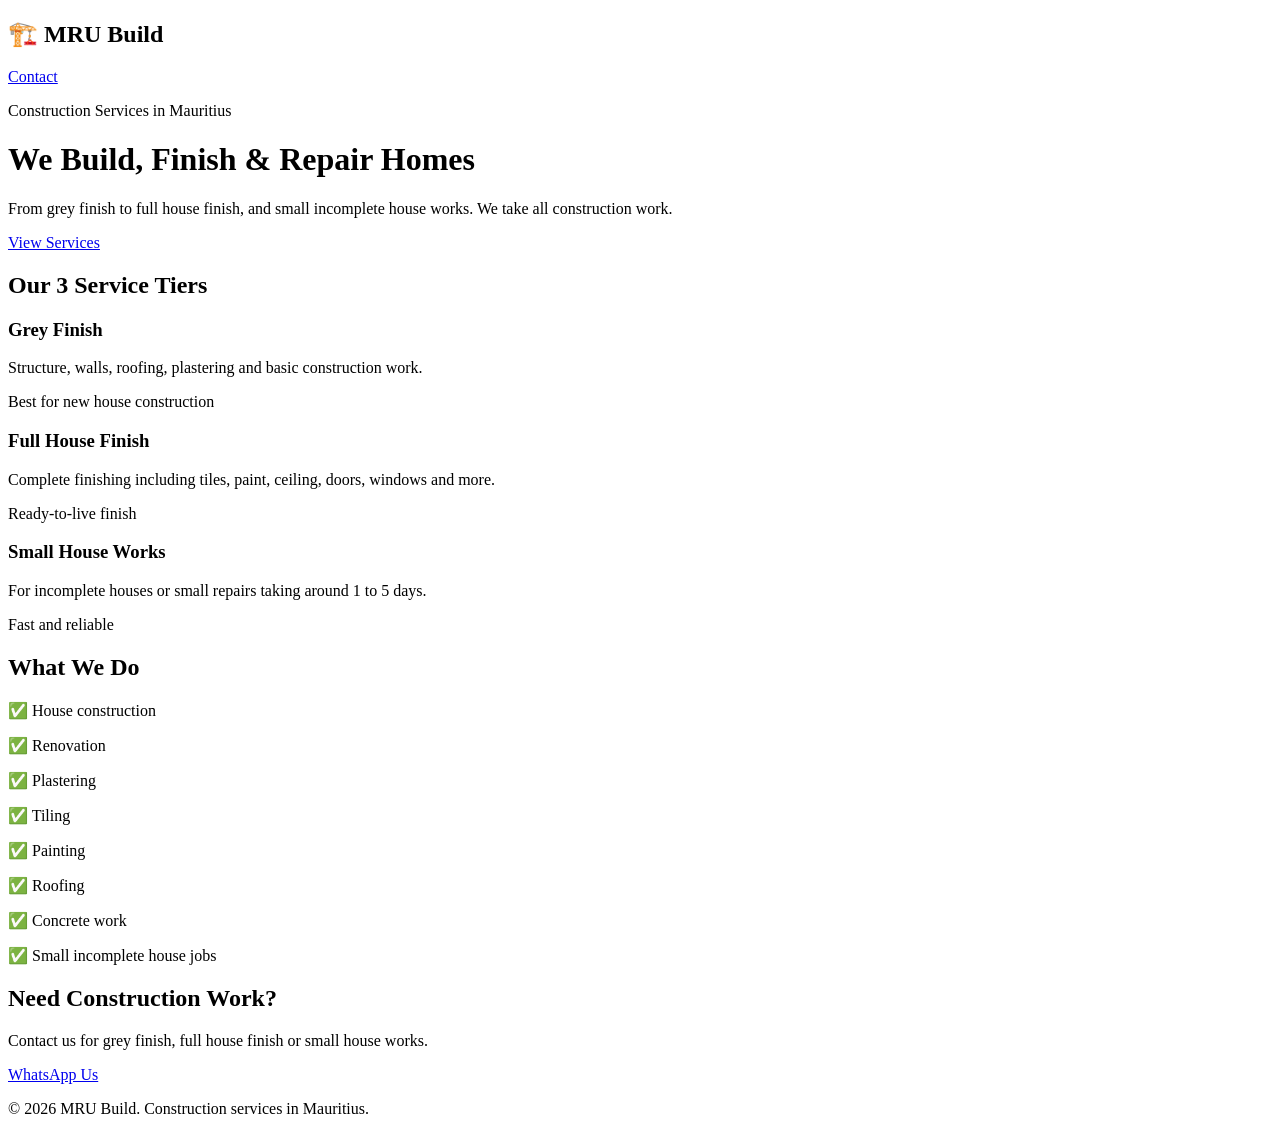
==== index.html @ 48bd011e "First html created" ====
<!DOCTYPE html>
<html lang="en">
<head>
  <meta charset="UTF-8" />
  <meta name="viewport" content="width=device-width, initial-scale=1.0" />
  <title>Mauritius Construction Services</title>
  <link rel="stylesheet" href="style.css" />
</head>
<body>
  <header class="hero">
    <nav>
      <h2>🏗️ MRU Build</h2>
      <a href="#contact">Contact</a>
    </nav>

    <div class="hero-text">
      <p class="tag">Construction Services in Mauritius</p>
      <h1>We Build, Finish & Repair Homes</h1>
      <p>
        From grey finish to full house finish, and small incomplete house works.
        We take all construction work.
      </p>
      <a href="#services" class="btn">View Services</a>
    </div>
  </header>

  <section id="services" class="section">
    <h2>Our 3 Service Tiers</h2>

    <div class="cards">
      <div class="card">
        <h3>Grey Finish</h3>
        <p>Structure, walls, roofing, plastering and basic construction work.</p>
        <span>Best for new house construction</span>
      </div>

      <div class="card highlight">
        <h3>Full House Finish</h3>
        <p>Complete finishing including tiles, paint, ceiling, doors, windows and more.</p>
        <span>Ready-to-live finish</span>
      </div>

      <div class="card">
        <h3>Small House Works</h3>
        <p>For incomplete houses or small repairs taking around 1 to 5 days.</p>
        <span>Fast and reliable</span>
      </div>
    </div>
  </section>

  <section class="section dark">
    <h2>What We Do</h2>
    <div class="work-list">
      <p>✅ House construction</p>
      <p>✅ Renovation</p>
      <p>✅ Plastering</p>
      <p>✅ Tiling</p>
      <p>✅ Painting</p>
      <p>✅ Roofing</p>
      <p>✅ Concrete work</p>
      <p>✅ Small incomplete house jobs</p>
    </div>
  </section>

  <section id="contact" class="contact">
    <h2>Need Construction Work?</h2>
    <p>Contact us for grey finish, full house finish or small house works.</p>
    <a class="whatsapp" href="https://wa.me/230XXXXXXXX">WhatsApp Us</a>
  </section>

  <footer>
    <p>© 2026 MRU Build. Construction services in Mauritius.</p>
  </footer>
</body>
</html>
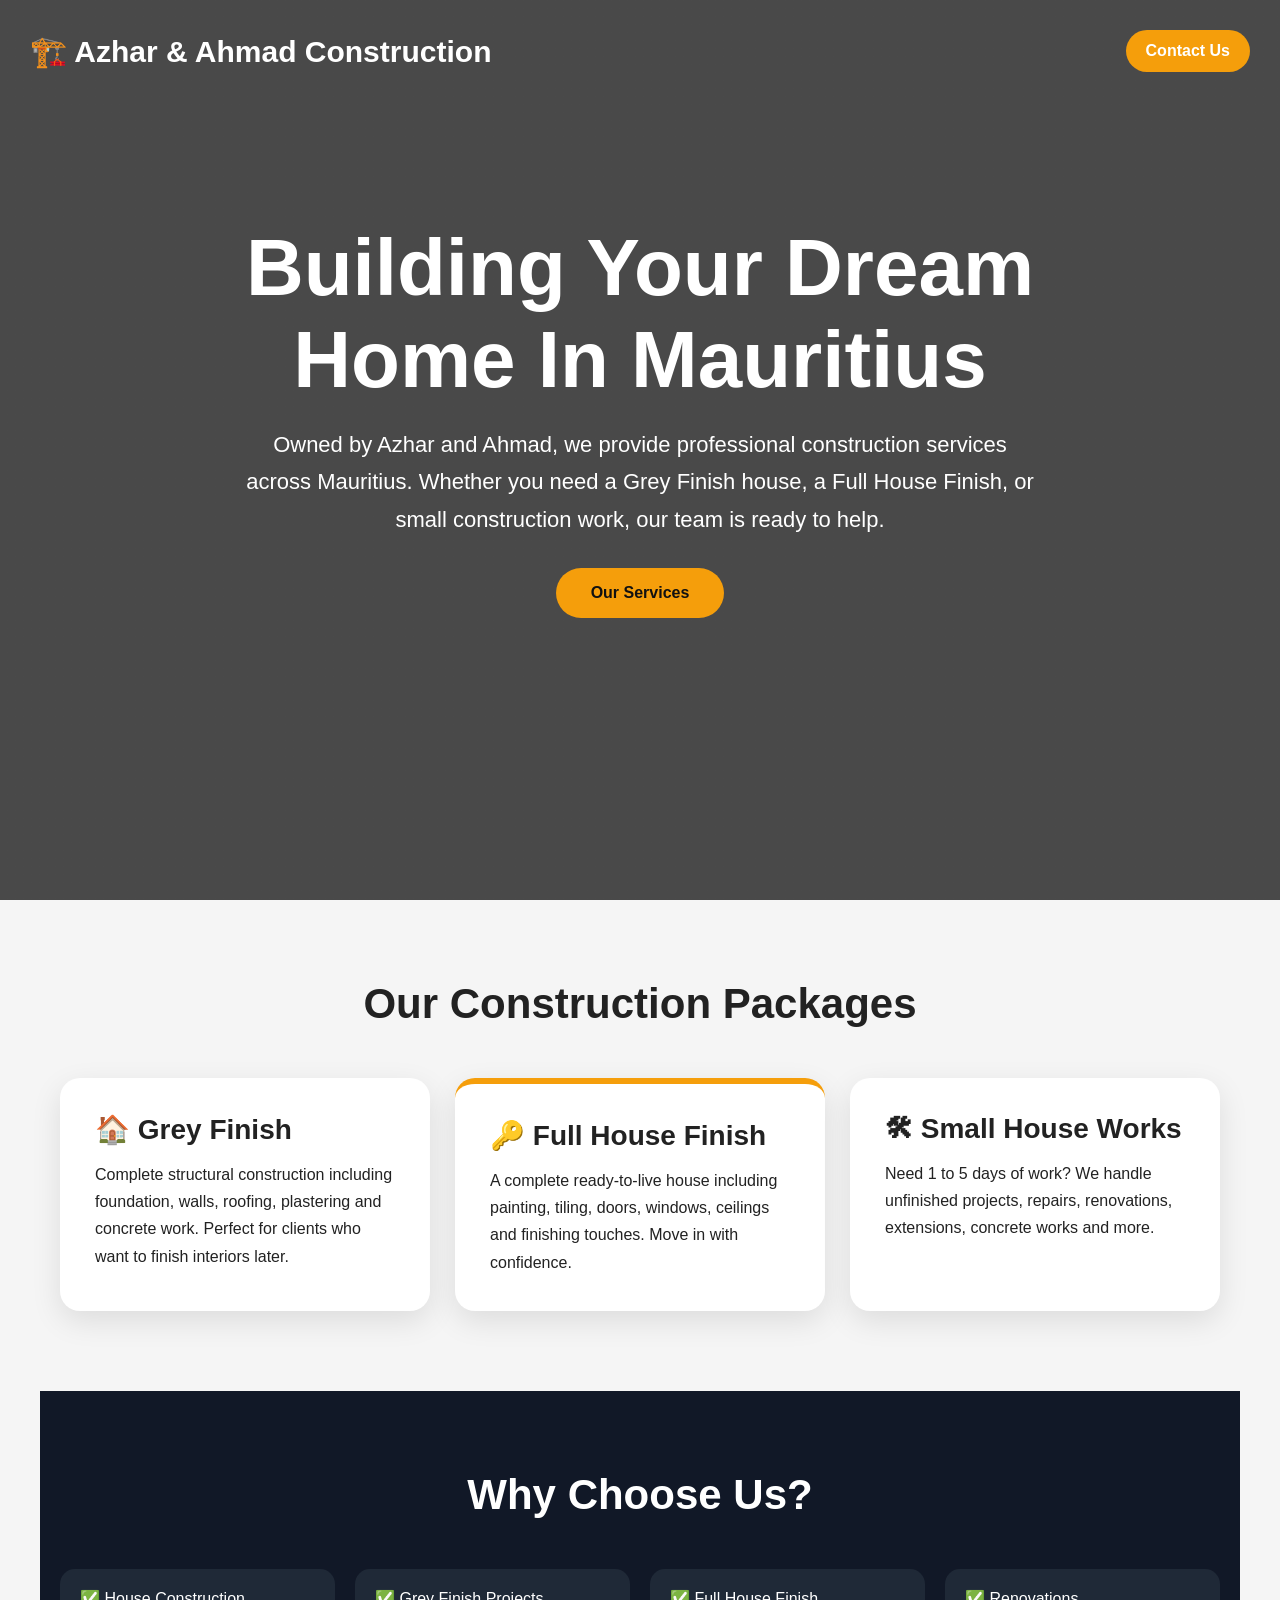
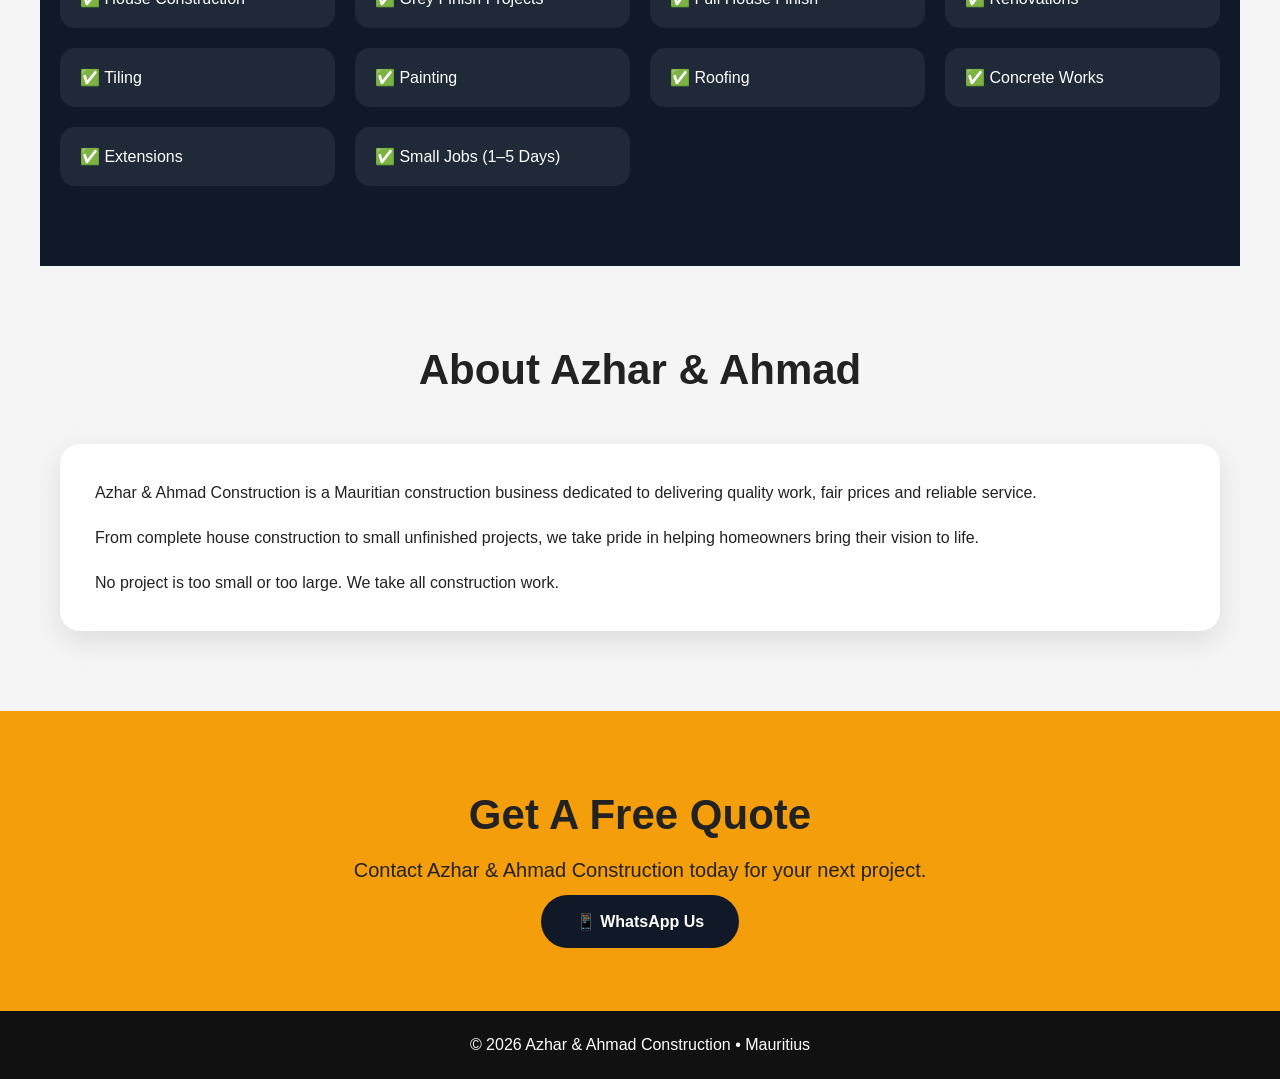
==== commit cee748b2: "Updated code" ====
--- a/index.html
+++ b/index.html
@@ -1,75 +1,308 @@
 <!DOCTYPE html>
 <html lang="en">
 <head>
-  <meta charset="UTF-8" />
-  <meta name="viewport" content="width=device-width, initial-scale=1.0" />
-  <title>Mauritius Construction Services</title>
-  <link rel="stylesheet" href="style.css" />
+<meta charset="UTF-8">
+<meta name="viewport" content="width=device-width, initial-scale=1.0">
+<title>Azhar & Ahmad Construction</title>
+
+<style>
+*{
+    margin:0;
+    padding:0;
+    box-sizing:border-box;
+    font-family:Arial,sans-serif;
+}
+
+html{
+    scroll-behavior:smooth;
+}
+
+body{
+    background:#f5f5f5;
+    color:#222;
+}
+
+.hero{
+    min-height:100vh;
+    background:
+    linear-gradient(rgba(0,0,0,.7),rgba(0,0,0,.7)),
+    url("https://images.unsplash.com/photo-1504307651254-35680f356dfd?q=80&w=1600");
+    background-size:cover;
+    background-position:center;
+    color:white;
+    padding:30px;
+}
+
+nav{
+    display:flex;
+    justify-content:space-between;
+    align-items:center;
+}
+
+.logo{
+    font-size:30px;
+    font-weight:bold;
+}
+
+nav a{
+    text-decoration:none;
+    color:white;
+    background:#f59e0b;
+    padding:12px 20px;
+    border-radius:50px;
+    font-weight:bold;
+}
+
+.hero-content{
+    text-align:center;
+    max-width:800px;
+    margin:150px auto;
+}
+
+.hero-content h1{
+    font-size:clamp(45px,8vw,80px);
+    margin-bottom:20px;
+}
+
+.hero-content p{
+    font-size:22px;
+    line-height:1.7;
+    margin-bottom:30px;
+}
+
+.btn{
+    display:inline-block;
+    text-decoration:none;
+    background:#f59e0b;
+    color:#111;
+    padding:16px 35px;
+    border-radius:50px;
+    font-weight:bold;
+}
+
+.section{
+    max-width:1200px;
+    margin:auto;
+    padding:80px 20px;
+}
+
+.section-title{
+    text-align:center;
+    font-size:42px;
+    margin-bottom:50px;
+}
+
+.cards{
+    display:grid;
+    grid-template-columns:repeat(auto-fit,minmax(280px,1fr));
+    gap:25px;
+}
+
+.card{
+    background:white;
+    padding:35px;
+    border-radius:20px;
+    box-shadow:0 10px 30px rgba(0,0,0,.1);
+}
+
+.card h3{
+    margin-bottom:15px;
+    font-size:28px;
+}
+
+.card p{
+    line-height:1.7;
+}
+
+.featured{
+    border-top:6px solid #f59e0b;
+}
+
+.about{
+    background:#111827;
+    color:white;
+}
+
+.services{
+    display:grid;
+    grid-template-columns:repeat(auto-fit,minmax(250px,1fr));
+    gap:20px;
+}
+
+.service-box{
+    background:#1f2937;
+    padding:20px;
+    border-radius:15px;
+}
+
+.contact{
+    text-align:center;
+    background:#f59e0b;
+    padding:80px 20px;
+}
+
+.contact h2{
+    font-size:42px;
+    margin-bottom:20px;
+}
+
+.contact p{
+    font-size:20px;
+    margin-bottom:30px;
+}
+
+.whatsapp{
+    text-decoration:none;
+    background:#111827;
+    color:white;
+    padding:18px 35px;
+    border-radius:50px;
+    font-weight:bold;
+}
+
+footer{
+    background:#111;
+    color:white;
+    text-align:center;
+    padding:25px;
+}
+
+@media(max-width:768px){
+    .hero-content{
+        margin-top:100px;
+    }
+}
+</style>
 </head>
+
 <body>
-  <header class="hero">
-    <nav>
-      <h2>🏗️ MRU Build</h2>
-      <a href="#contact">Contact</a>
-    </nav>
-
-    <div class="hero-text">
-      <p class="tag">Construction Services in Mauritius</p>
-      <h1>We Build, Finish & Repair Homes</h1>
-      <p>
-        From grey finish to full house finish, and small incomplete house works.
-        We take all construction work.
-      </p>
-      <a href="#services" class="btn">View Services</a>
-    </div>
-  </header>
-
-  <section id="services" class="section">
-    <h2>Our 3 Service Tiers</h2>
-
-    <div class="cards">
-      <div class="card">
-        <h3>Grey Finish</h3>
-        <p>Structure, walls, roofing, plastering and basic construction work.</p>
-        <span>Best for new house construction</span>
-      </div>
-
-      <div class="card highlight">
-        <h3>Full House Finish</h3>
-        <p>Complete finishing including tiles, paint, ceiling, doors, windows and more.</p>
-        <span>Ready-to-live finish</span>
-      </div>
-
-      <div class="card">
-        <h3>Small House Works</h3>
-        <p>For incomplete houses or small repairs taking around 1 to 5 days.</p>
-        <span>Fast and reliable</span>
-      </div>
-    </div>
-  </section>
-
-  <section class="section dark">
-    <h2>What We Do</h2>
-    <div class="work-list">
-      <p>✅ House construction</p>
-      <p>✅ Renovation</p>
-      <p>✅ Plastering</p>
-      <p>✅ Tiling</p>
-      <p>✅ Painting</p>
-      <p>✅ Roofing</p>
-      <p>✅ Concrete work</p>
-      <p>✅ Small incomplete house jobs</p>
-    </div>
-  </section>
-
-  <section id="contact" class="contact">
-    <h2>Need Construction Work?</h2>
-    <p>Contact us for grey finish, full house finish or small house works.</p>
-    <a class="whatsapp" href="https://wa.me/230XXXXXXXX">WhatsApp Us</a>
-  </section>
-
-  <footer>
-    <p>© 2026 MRU Build. Construction services in Mauritius.</p>
-  </footer>
+
+<header class="hero">
+
+<nav>
+<div class="logo">🏗️ Azhar & Ahmad Construction</div>
+<a href="#contact">Contact Us</a>
+</nav>
+
+<div class="hero-content">
+<h1>Building Your Dream Home In Mauritius</h1>
+
+<p>
+Owned by Azhar and Ahmad, we provide professional construction services across Mauritius.
+Whether you need a Grey Finish house, a Full House Finish, or small construction work,
+our team is ready to help.
+</p>
+
+<a href="#tiers" class="btn">Our Services</a>
+</div>
+
+</header>
+
+<section class="section" id="tiers">
+
+<h2 class="section-title">Our Construction Packages</h2>
+
+<div class="cards">
+
+<div class="card">
+<h3>🏠 Grey Finish</h3>
+<p>
+Complete structural construction including foundation, walls,
+roofing, plastering and concrete work.
+Perfect for clients who want to finish interiors later.
+</p>
+</div>
+
+<div class="card featured">
+<h3>🔑 Full House Finish</h3>
+<p>
+A complete ready-to-live house including painting, tiling,
+doors, windows, ceilings and finishing touches.
+Move in with confidence.
+</p>
+</div>
+
+<div class="card">
+<h3>🛠 Small House Works</h3>
+<p>
+Need 1 to 5 days of work?
+We handle unfinished projects, repairs, renovations,
+extensions, concrete works and more.
+</p>
+</div>
+
+</div>
+
+</section>
+
+<section class="section about">
+
+<h2 class="section-title">Why Choose Us?</h2>
+
+<div class="services">
+
+<div class="service-box">✅ House Construction</div>
+<div class="service-box">✅ Grey Finish Projects</div>
+<div class="service-box">✅ Full House Finish</div>
+<div class="service-box">✅ Renovations</div>
+<div class="service-box">✅ Tiling</div>
+<div class="service-box">✅ Painting</div>
+<div class="service-box">✅ Roofing</div>
+<div class="service-box">✅ Concrete Works</div>
+<div class="service-box">✅ Extensions</div>
+<div class="service-box">✅ Small Jobs (1–5 Days)</div>
+
+</div>
+
+</section>
+
+<section class="section">
+
+<h2 class="section-title">About Azhar & Ahmad</h2>
+
+<div class="card">
+
+<p>
+Azhar & Ahmad Construction is a Mauritian construction business dedicated
+to delivering quality work, fair prices and reliable service.
+</p>
+
+<br>
+
+<p>
+From complete house construction to small unfinished projects,
+we take pride in helping homeowners bring their vision to life.
+</p>
+
+<br>
+
+<p>
+No project is too small or too large. We take all construction work.
+</p>
+
+</div>
+
+</section>
+
+<section class="contact" id="contact">
+
+<h2>Get A Free Quote</h2>
+
+<p>
+Contact Azhar & Ahmad Construction today for your next project.
+</p>
+
+<a class="whatsapp" href="https://wa.me/230XXXXXXXX">
+📱 WhatsApp Us
+</a>
+
+</section>
+
+<footer>
+<p>
+© 2026 Azhar & Ahmad Construction • Mauritius
+</p>
+</footer>
+
 </body>
 </html>
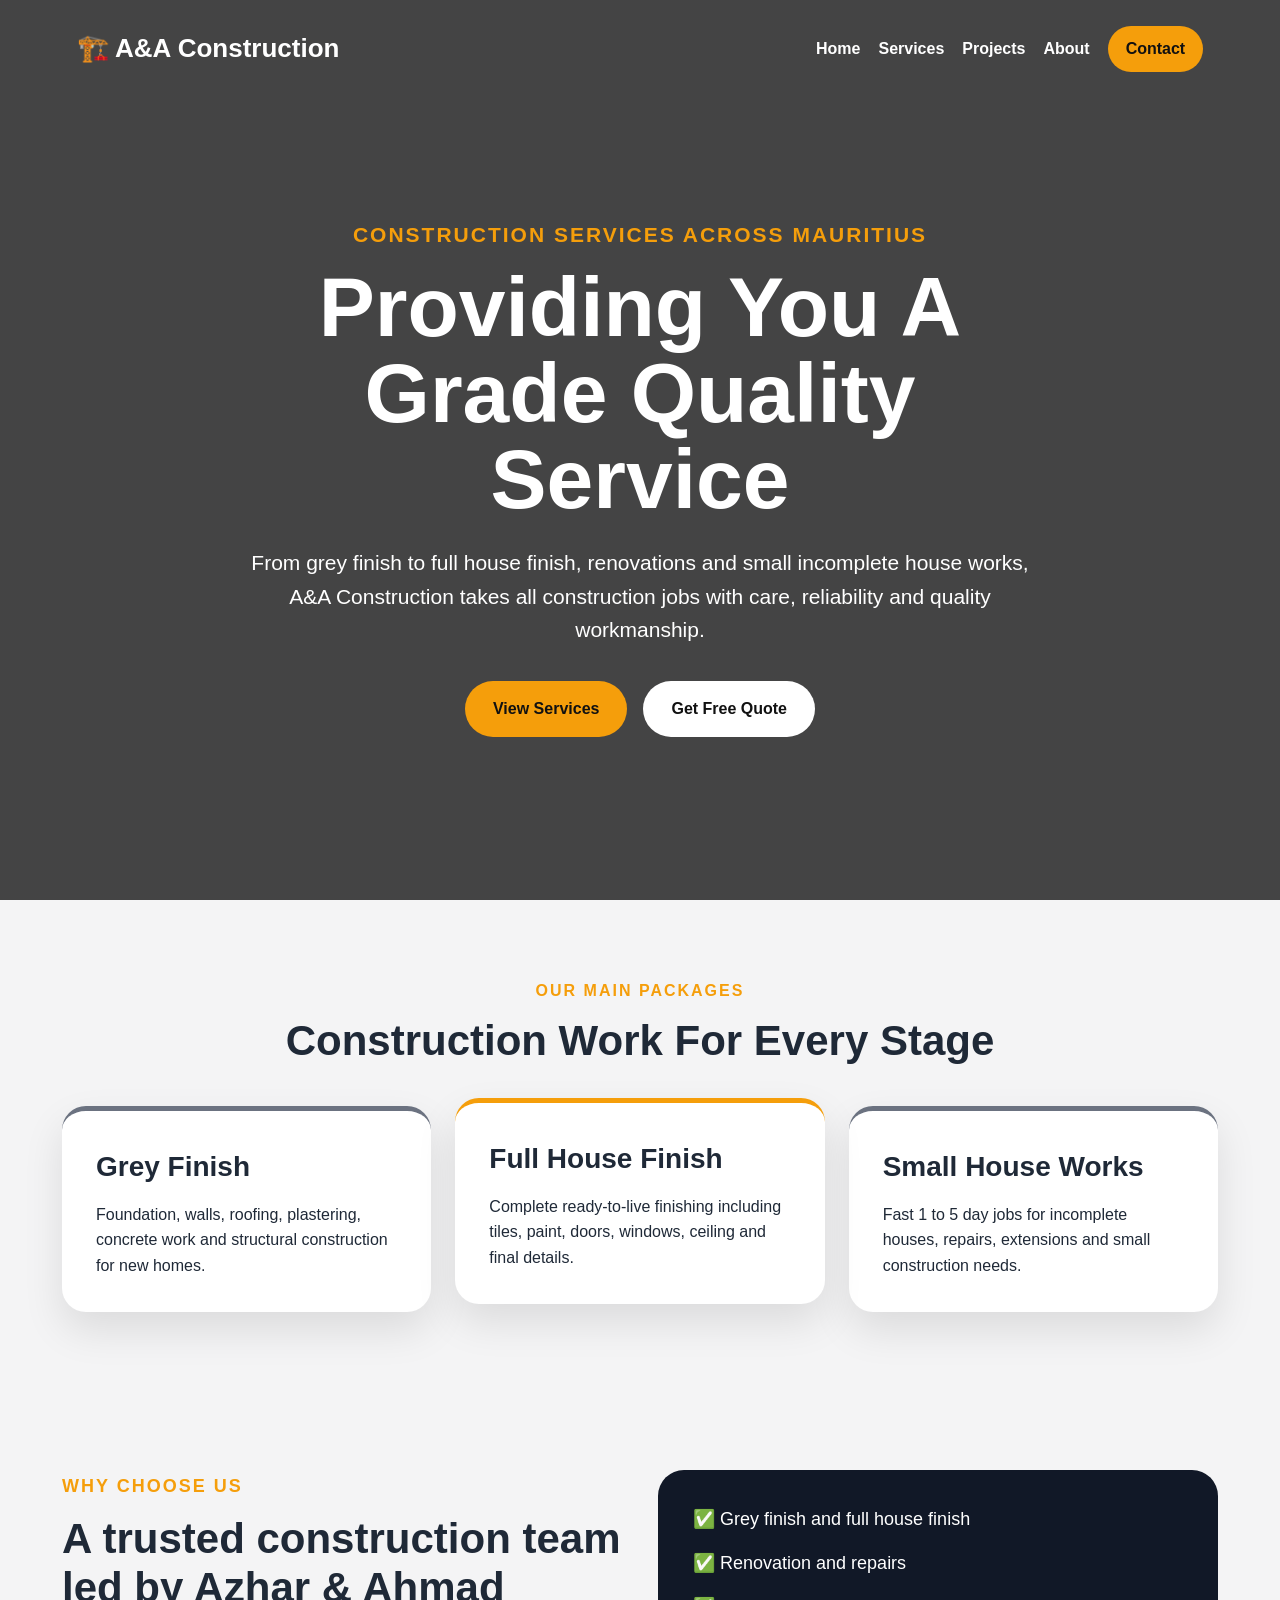
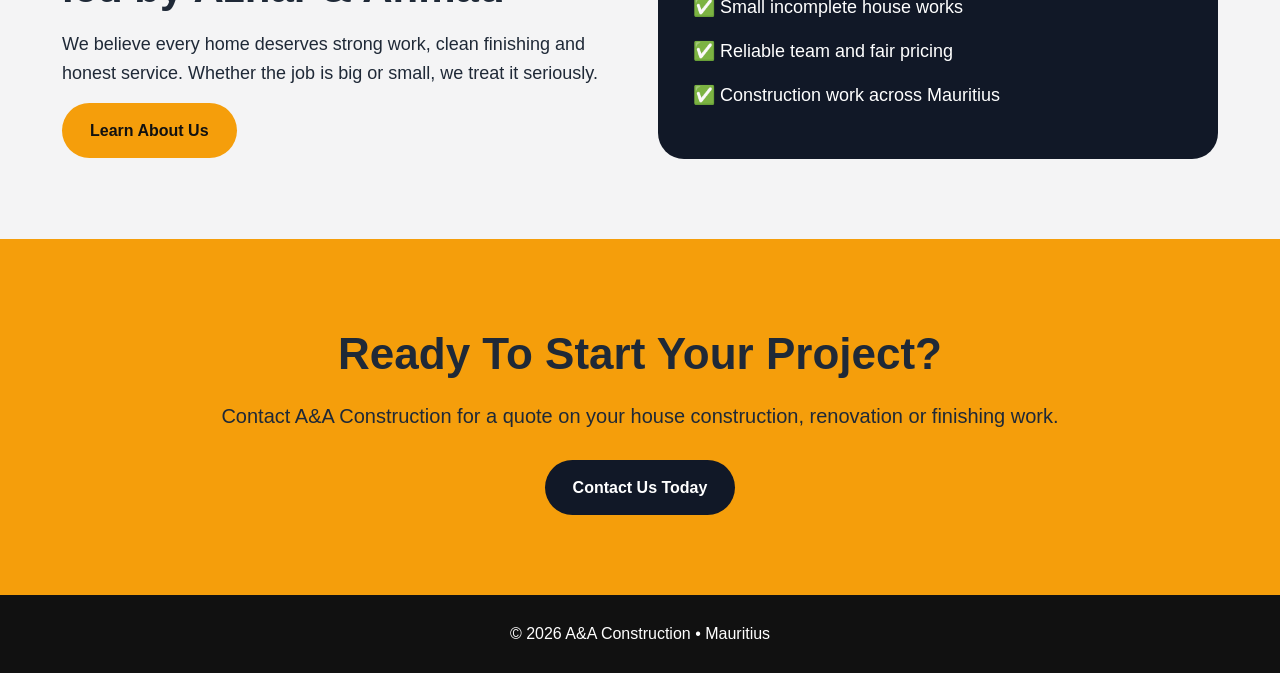
==== commit 64854b77: "New website" ====
--- a/index.html
+++ b/index.html
@@ -1,308 +1,81 @@
 <!DOCTYPE html>
 <html lang="en">
 <head>
-<meta charset="UTF-8">
-<meta name="viewport" content="width=device-width, initial-scale=1.0">
-<title>Azhar & Ahmad Construction</title>
+  <meta charset="UTF-8" />
+  <meta name="viewport" content="width=device-width, initial-scale=1.0" />
+  <title>A&A Construction Mauritius | A Grade Quality Service</title>
+  <meta name="description" content="A&A Construction provides A grade quality construction services in Mauritius including grey finish, full house finish, renovation and small house works." />
+  <link rel="stylesheet" href="style.css" />
+</head>
+<body>
+  <header class="hero">
+    <nav class="navbar">
+      <a class="brand" href="index.html">🏗️ A&A Construction</a>
+      <div class="nav-links">
+        <a href="index.html">Home</a>
+        <a href="services.html">Services</a>
+        <a href="projects.html">Projects</a>
+        <a href="about.html">About</a>
+        <a class="nav-btn" href="contact.html">Contact</a>
+      </div>
+    </nav>
 
-<style>
-*{
-    margin:0;
-    padding:0;
-    box-sizing:border-box;
-    font-family:Arial,sans-serif;
-}
+    <section class="hero-content">
+      <p class="eyebrow">Construction Services Across Mauritius</p>
+      <h1>Providing You A Grade Quality Service</h1>
+      <p>From grey finish to full house finish, renovations and small incomplete house works, A&A Construction takes all construction jobs with care, reliability and quality workmanship.</p>
+      <div class="hero-buttons">
+        <a class="btn primary" href="services.html">View Services</a>
+        <a class="btn secondary" href="contact.html">Get Free Quote</a>
+      </div>
+    </section>
+  </header>
 
-html{
-    scroll-behavior:smooth;
-}
+  <main>
+    <section class="section">
+      <p class="eyebrow center">Our Main Packages</p>
+      <h2 class="section-title">Construction Work For Every Stage</h2>
+      <div class="cards three">
+        <article class="card">
+          <h3>Grey Finish</h3>
+          <p>Foundation, walls, roofing, plastering, concrete work and structural construction for new homes.</p>
+        </article>
+        <article class="card featured">
+          <h3>Full House Finish</h3>
+          <p>Complete ready-to-live finishing including tiles, paint, doors, windows, ceiling and final details.</p>
+        </article>
+        <article class="card">
+          <h3>Small House Works</h3>
+          <p>Fast 1 to 5 day jobs for incomplete houses, repairs, extensions and small construction needs.</p>
+        </article>
+      </div>
+    </section>
 
-body{
-    background:#f5f5f5;
-    color:#222;
-}
+    <section class="split-section">
+      <div>
+        <p class="eyebrow">Why Choose Us</p>
+        <h2>A trusted construction team led by Azhar & Ahmad</h2>
+        <p>We believe every home deserves strong work, clean finishing and honest service. Whether the job is big or small, we treat it seriously.</p>
+        <a class="btn primary" href="about.html">Learn About Us</a>
+      </div>
+      <div class="check-list">
+        <p>✅ Grey finish and full house finish</p>
+        <p>✅ Renovation and repairs</p>
+        <p>✅ Small incomplete house works</p>
+        <p>✅ Reliable team and fair pricing</p>
+        <p>✅ Construction work across Mauritius</p>
+      </div>
+    </section>
 
-.hero{
-    min-height:100vh;
-    background:
-    linear-gradient(rgba(0,0,0,.7),rgba(0,0,0,.7)),
-    url("https://images.unsplash.com/photo-1504307651254-35680f356dfd?q=80&w=1600");
-    background-size:cover;
-    background-position:center;
-    color:white;
-    padding:30px;
-}
+    <section class="cta">
+      <h2>Ready To Start Your Project?</h2>
+      <p>Contact A&A Construction for a quote on your house construction, renovation or finishing work.</p>
+      <a class="btn dark" href="contact.html">Contact Us Today</a>
+    </section>
+  </main>
 
-nav{
-    display:flex;
-    justify-content:space-between;
-    align-items:center;
-}
-
-.logo{
-    font-size:30px;
-    font-weight:bold;
-}
-
-nav a{
-    text-decoration:none;
-    color:white;
-    background:#f59e0b;
-    padding:12px 20px;
-    border-radius:50px;
-    font-weight:bold;
-}
-
-.hero-content{
-    text-align:center;
-    max-width:800px;
-    margin:150px auto;
-}
-
-.hero-content h1{
-    font-size:clamp(45px,8vw,80px);
-    margin-bottom:20px;
-}
-
-.hero-content p{
-    font-size:22px;
-    line-height:1.7;
-    margin-bottom:30px;
-}
-
-.btn{
-    display:inline-block;
-    text-decoration:none;
-    background:#f59e0b;
-    color:#111;
-    padding:16px 35px;
-    border-radius:50px;
-    font-weight:bold;
-}
-
-.section{
-    max-width:1200px;
-    margin:auto;
-    padding:80px 20px;
-}
-
-.section-title{
-    text-align:center;
-    font-size:42px;
-    margin-bottom:50px;
-}
-
-.cards{
-    display:grid;
-    grid-template-columns:repeat(auto-fit,minmax(280px,1fr));
-    gap:25px;
-}
-
-.card{
-    background:white;
-    padding:35px;
-    border-radius:20px;
-    box-shadow:0 10px 30px rgba(0,0,0,.1);
-}
-
-.card h3{
-    margin-bottom:15px;
-    font-size:28px;
-}
-
-.card p{
-    line-height:1.7;
-}
-
-.featured{
-    border-top:6px solid #f59e0b;
-}
-
-.about{
-    background:#111827;
-    color:white;
-}
-
-.services{
-    display:grid;
-    grid-template-columns:repeat(auto-fit,minmax(250px,1fr));
-    gap:20px;
-}
-
-.service-box{
-    background:#1f2937;
-    padding:20px;
-    border-radius:15px;
-}
-
-.contact{
-    text-align:center;
-    background:#f59e0b;
-    padding:80px 20px;
-}
-
-.contact h2{
-    font-size:42px;
-    margin-bottom:20px;
-}
-
-.contact p{
-    font-size:20px;
-    margin-bottom:30px;
-}
-
-.whatsapp{
-    text-decoration:none;
-    background:#111827;
-    color:white;
-    padding:18px 35px;
-    border-radius:50px;
-    font-weight:bold;
-}
-
-footer{
-    background:#111;
-    color:white;
-    text-align:center;
-    padding:25px;
-}
-
-@media(max-width:768px){
-    .hero-content{
-        margin-top:100px;
-    }
-}
-</style>
-</head>
-
-<body>
-
-<header class="hero">
-
-<nav>
-<div class="logo">🏗️ Azhar & Ahmad Construction</div>
-<a href="#contact">Contact Us</a>
-</nav>
-
-<div class="hero-content">
-<h1>Building Your Dream Home In Mauritius</h1>
-
-<p>
-Owned by Azhar and Ahmad, we provide professional construction services across Mauritius.
-Whether you need a Grey Finish house, a Full House Finish, or small construction work,
-our team is ready to help.
-</p>
-
-<a href="#tiers" class="btn">Our Services</a>
-</div>
-
-</header>
-
-<section class="section" id="tiers">
-
-<h2 class="section-title">Our Construction Packages</h2>
-
-<div class="cards">
-
-<div class="card">
-<h3>🏠 Grey Finish</h3>
-<p>
-Complete structural construction including foundation, walls,
-roofing, plastering and concrete work.
-Perfect for clients who want to finish interiors later.
-</p>
-</div>
-
-<div class="card featured">
-<h3>🔑 Full House Finish</h3>
-<p>
-A complete ready-to-live house including painting, tiling,
-doors, windows, ceilings and finishing touches.
-Move in with confidence.
-</p>
-</div>
-
-<div class="card">
-<h3>🛠 Small House Works</h3>
-<p>
-Need 1 to 5 days of work?
-We handle unfinished projects, repairs, renovations,
-extensions, concrete works and more.
-</p>
-</div>
-
-</div>
-
-</section>
-
-<section class="section about">
-
-<h2 class="section-title">Why Choose Us?</h2>
-
-<div class="services">
-
-<div class="service-box">✅ House Construction</div>
-<div class="service-box">✅ Grey Finish Projects</div>
-<div class="service-box">✅ Full House Finish</div>
-<div class="service-box">✅ Renovations</div>
-<div class="service-box">✅ Tiling</div>
-<div class="service-box">✅ Painting</div>
-<div class="service-box">✅ Roofing</div>
-<div class="service-box">✅ Concrete Works</div>
-<div class="service-box">✅ Extensions</div>
-<div class="service-box">✅ Small Jobs (1–5 Days)</div>
-
-</div>
-
-</section>
-
-<section class="section">
-
-<h2 class="section-title">About Azhar & Ahmad</h2>
-
-<div class="card">
-
-<p>
-Azhar & Ahmad Construction is a Mauritian construction business dedicated
-to delivering quality work, fair prices and reliable service.
-</p>
-
-<br>
-
-<p>
-From complete house construction to small unfinished projects,
-we take pride in helping homeowners bring their vision to life.
-</p>
-
-<br>
-
-<p>
-No project is too small or too large. We take all construction work.
-</p>
-
-</div>
-
-</section>
-
-<section class="contact" id="contact">
-
-<h2>Get A Free Quote</h2>
-
-<p>
-Contact Azhar & Ahmad Construction today for your next project.
-</p>
-
-<a class="whatsapp" href="https://wa.me/230XXXXXXXX">
-📱 WhatsApp Us
-</a>
-
-</section>
-
-<footer>
-<p>
-© 2026 Azhar & Ahmad Construction • Mauritius
-</p>
-</footer>
-
+  <footer class="footer">
+    <p>© 2026 A&A Construction • Mauritius</p>
+  </footer>
 </body>
 </html>
--- a/style.css
+++ b/style.css
@@ -0,0 +1 @@
+*{margin:0;padding:0;box-sizing:border-box}html{scroll-behavior:smooth}body{font-family:Arial,sans-serif;background:#f4f4f5;color:#1f2937;line-height:1.6}a{text-decoration:none}.hero{min-height:100vh;background:linear-gradient(rgba(0,0,0,.72),rgba(0,0,0,.72)),url("https://images.unsplash.com/photo-1504307651254-35680f356dfd?q=80&w=1600&auto=format&fit=crop");background-size:cover;background-position:center;color:white}.navbar{display:flex;justify-content:space-between;align-items:center;padding:26px 6%;gap:20px}.page-nav{background:#111827;color:white}.brand{color:white;font-size:26px;font-weight:800}.nav-links{display:flex;align-items:center;gap:18px;flex-wrap:wrap}.nav-links a{color:white;font-weight:700}.nav-btn{background:#f59e0b;color:#111!important;padding:10px 18px;border-radius:999px}.hero-content{max-width:880px;margin:120px auto 0;text-align:center;padding:0 20px}.eyebrow{color:#f59e0b;font-weight:800;text-transform:uppercase;letter-spacing:2px;margin-bottom:14px}.center{text-align:center}.hero-content h1,.page-header h1{font-size:clamp(42px,8vw,84px);line-height:1.02;margin-bottom:24px}.hero-content p,.page-header p{font-size:21px;max-width:820px;margin-left:auto;margin-right:auto}.hero-buttons{margin-top:34px;display:flex;justify-content:center;gap:16px;flex-wrap:wrap}.btn{display:inline-block;padding:15px 28px;border-radius:999px;font-weight:800}.primary{background:#f59e0b;color:#111}.secondary{background:white;color:#111}.dark{background:#111827;color:white}.section{max-width:1200px;margin:auto;padding:78px 22px}.section-title{text-align:center;font-size:42px;line-height:1.1;margin-bottom:42px}.cards{display:grid;gap:24px}.three{grid-template-columns:repeat(auto-fit,minmax(260px,1fr))}.card{background:white;padding:34px;border-radius:24px;box-shadow:0 18px 40px rgba(0,0,0,.1);border-top:5px solid #6b7280}.card h3,.card h2{font-size:28px;margin-bottom:12px}.featured{border-top-color:#f59e0b;transform:translateY(-8px)}.split-section{max-width:1200px;margin:auto;padding:80px 22px;display:grid;grid-template-columns:1fr 1fr;gap:36px;align-items:center}.split-section h2{font-size:42px;line-height:1.15;margin-bottom:18px}.split-section p{font-size:18px;margin-bottom:15px}.check-list{background:#111827;color:white;padding:35px;border-radius:26px}.cta{text-align:center;background:#f59e0b;padding:80px 20px}.cta h2{font-size:44px;margin-bottom:10px}.cta p{font-size:20px;margin-bottom:28px}.footer{text-align:center;background:#111;color:white;padding:26px}.page-header{text-align:center;padding:86px 20px 40px}.grey{background:#e5e7eb;max-width:none}.service-grid{max-width:1100px;margin:auto;display:grid;grid-template-columns:repeat(auto-fit,minmax(190px,1fr));gap:16px}.service-grid div{background:#111827;color:white;padding:20px;border-radius:16px;text-align:center;font-weight:700}.project-grid{display:grid;grid-template-columns:repeat(auto-fit,minmax(280px,1fr));gap:24px}.project{background:white;border-radius:24px;overflow:hidden;box-shadow:0 18px 40px rgba(0,0,0,.1)}.project h3,.project p{padding:0 24px}.project h3{font-size:25px;margin-top:20px}.project p{padding-bottom:26px}.project-img{height:230px;background-size:cover;background-position:center}.img1{background-image:url("https://images.unsplash.com/photo-1541888946425-d81bb19240f5?q=80&w=900&auto=format&fit=crop")}.img2{background-image:url("https://images.unsplash.com/photo-1600585154340-be6161a56a0c?q=80&w=900&auto=format&fit=crop")}.img3{background-image:url("https://images.unsplash.com/photo-1503387762-592deb58ef4e?q=80&w=900&auto=format&fit=crop")}.motto{font-size:30px!important;font-weight:800;color:#f59e0b}.contact-panel{max-width:1100px;margin:auto;padding:30px 22px 90px;display:grid;grid-template-columns:1fr 1fr;gap:26px}.full{width:100%;text-align:center;margin-top:20px}@media(max-width:800px){.navbar{align-items:flex-start;flex-direction:column}.hero-content{margin-top:80px}.split-section,.contact-panel{grid-template-columns:1fr}.featured{transform:none}.nav-links{gap:12px}.brand{font-size:22px}}
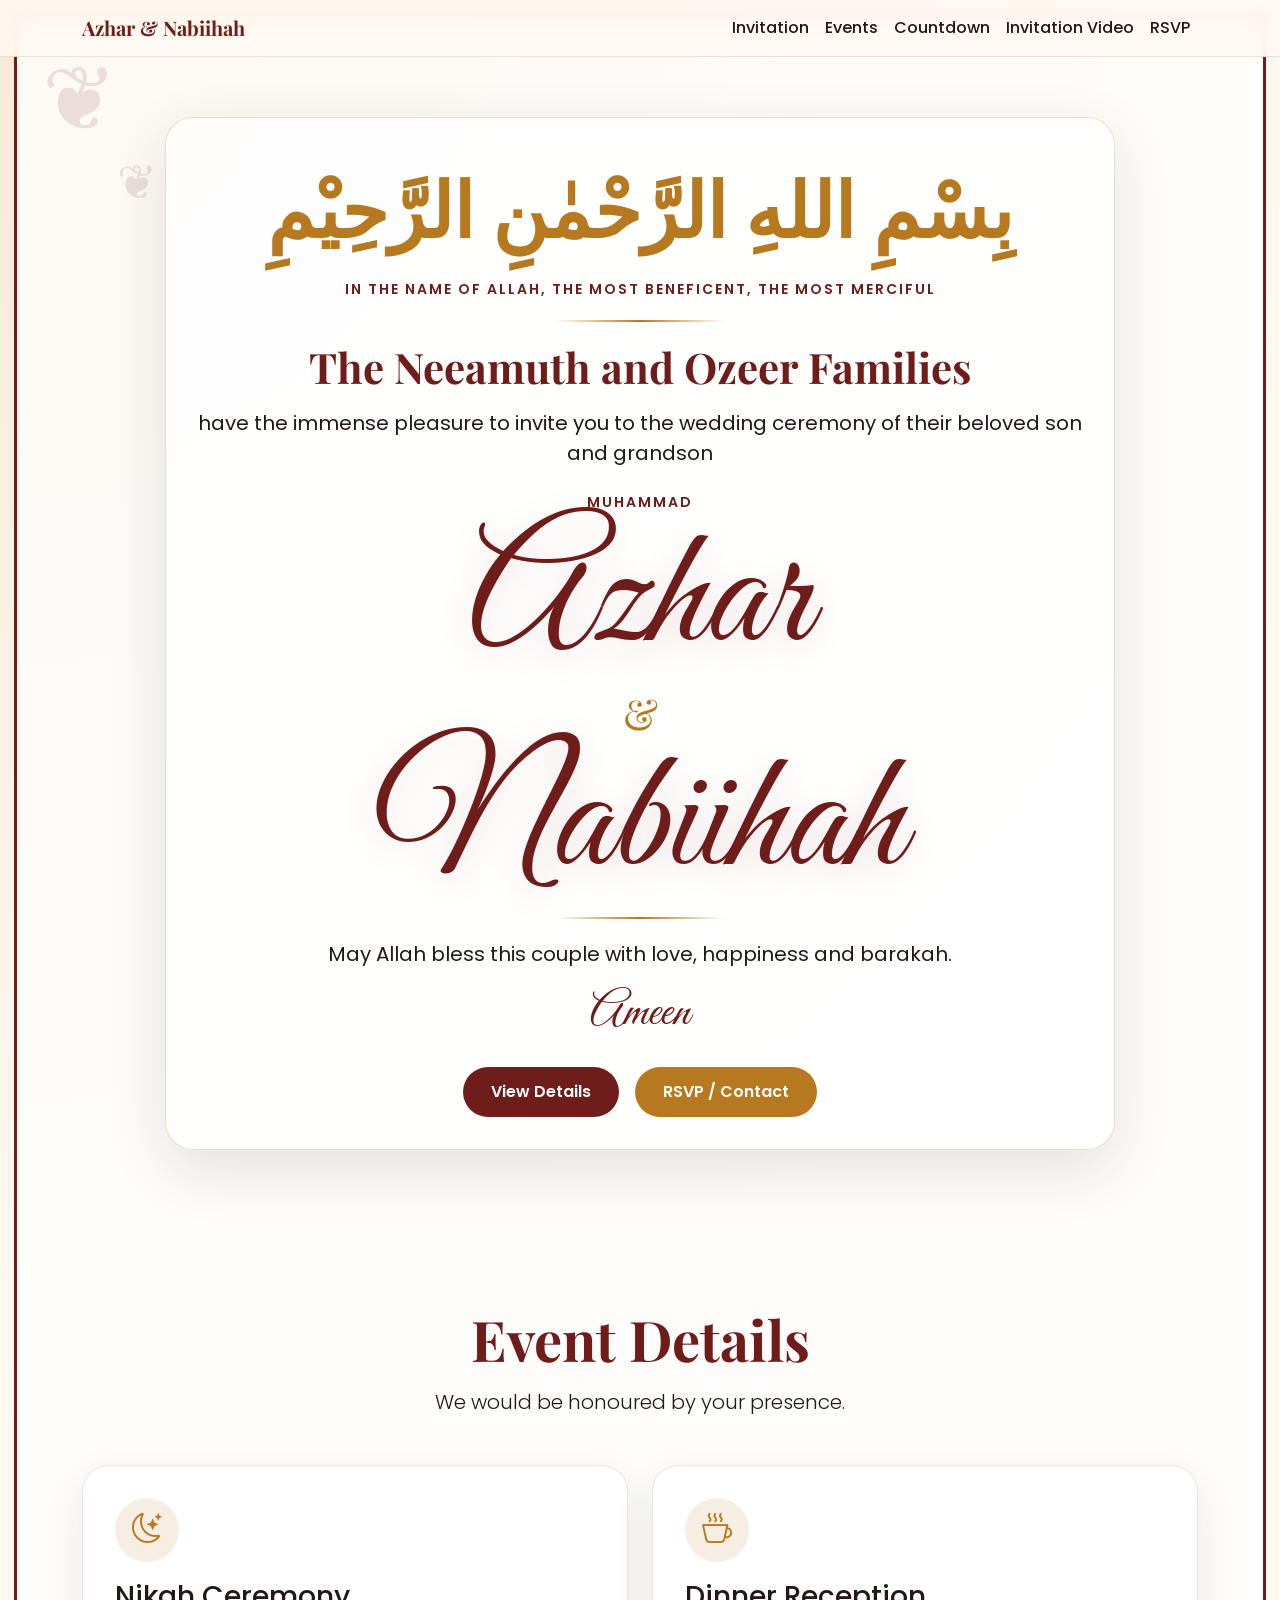
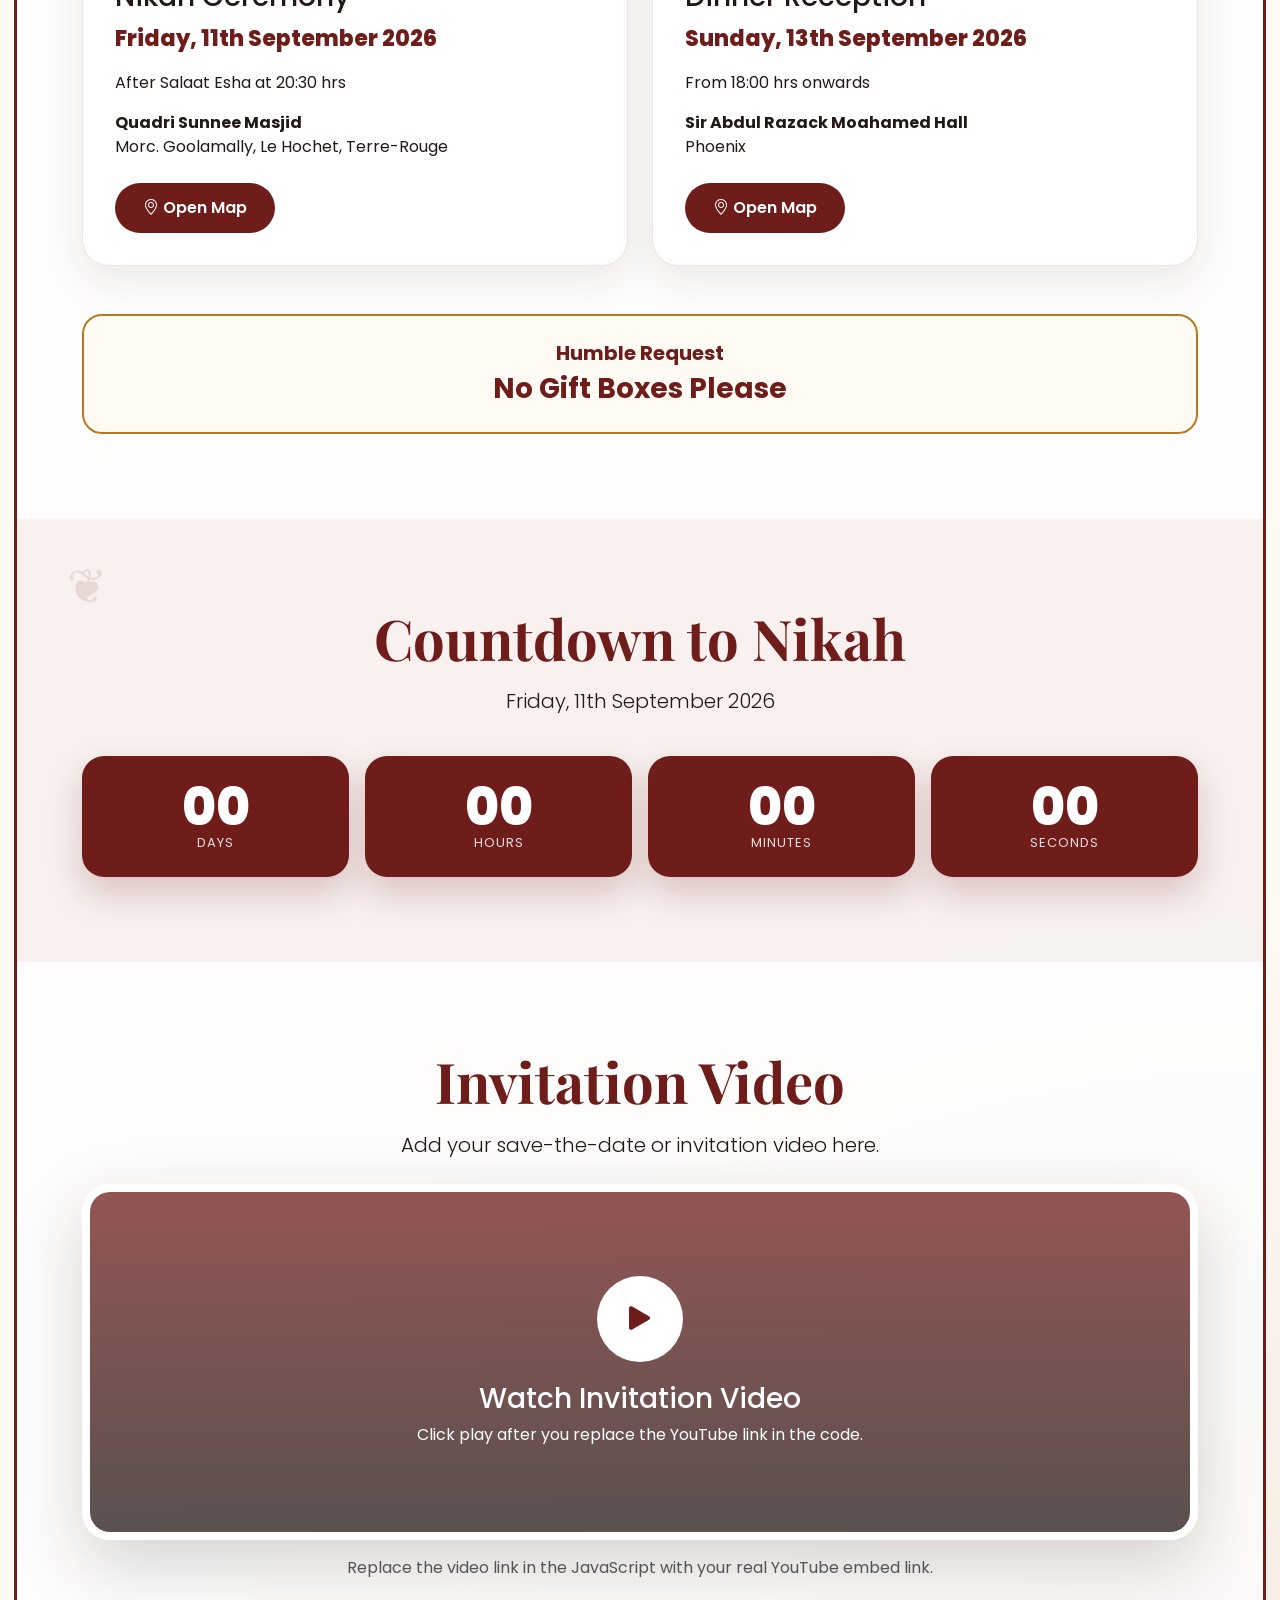
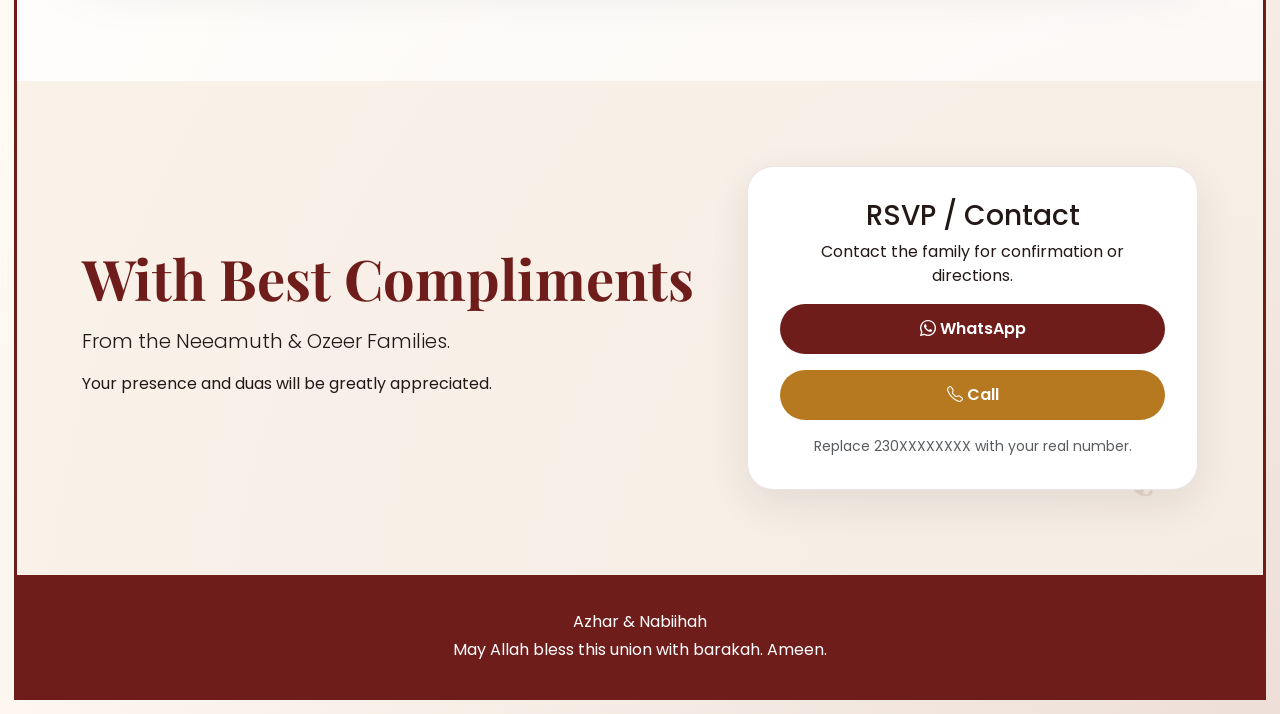
==== commit 4b208f6b: "test" ====
--- a/index.html
+++ b/index.html
@@ -3,79 +3,657 @@
 <head>
   <meta charset="UTF-8" />
   <meta name="viewport" content="width=device-width, initial-scale=1.0" />
-  <title>A&A Construction Mauritius | A Grade Quality Service</title>
-  <meta name="description" content="A&A Construction provides A grade quality construction services in Mauritius including grey finish, full house finish, renovation and small house works." />
-  <link rel="stylesheet" href="style.css" />
+
+  <title>Azhar & Nabiihah Wedding Invitation</title>
+
+  <meta name="description" content="Wedding invitation for Muhammad Azhar and Nabiihah. Nikah ceremony and dinner details." />
+
+  <!-- Bootstrap Online -->
+  <link href="https://cdn.jsdelivr.net/npm/bootstrap@5.3.3/dist/css/bootstrap.min.css" rel="stylesheet">
+
+  <!-- Bootstrap Icons Online -->
+  <link href="https://cdn.jsdelivr.net/npm/bootstrap-icons@1.11.3/font/bootstrap-icons.css" rel="stylesheet">
+
+  <!-- Google Fonts Online -->
+  <link href="https://fonts.googleapis.com/css2?family=Great+Vibes&family=Playfair+Display:wght@400;600;700&family=Poppins:wght@300;400;500;600&display=swap" rel="stylesheet">
+
+  <style>
+    :root {
+      --maroon: #6f1d1b;
+      --gold: #b7791f;
+      --cream: #fffaf2;
+      --dark: #231816;
+    }
+
+    * {
+      box-sizing: border-box;
+    }
+
+    body {
+      font-family: "Poppins", sans-serif;
+      background:
+        radial-gradient(circle at top left, rgba(183,121,31,.12), transparent 35%),
+        radial-gradient(circle at bottom right, rgba(111,29,27,.12), transparent 35%),
+        var(--cream);
+      color: var(--dark);
+      overflow-x: hidden;
+    }
+
+    .page-border {
+      border: 3px solid var(--maroon);
+      margin: 14px;
+      min-height: calc(100vh - 28px);
+      position: relative;
+      background: rgba(255,255,255,.72);
+      overflow: hidden;
+    }
+
+    .page-border::before,
+    .page-border::after {
+      content: "❦";
+      position: absolute;
+      font-size: 90px;
+      color: rgba(111,29,27,.12);
+      z-index: 0;
+    }
+
+    .page-border::before {
+      top: 15px;
+      left: 25px;
+    }
+
+    .page-border::after {
+      bottom: 15px;
+      right: 25px;
+      transform: rotate(180deg);
+    }
+
+    .navbar {
+      background: rgba(255,250,242,.9);
+      backdrop-filter: blur(10px);
+      border-bottom: 1px solid rgba(111,29,27,.12);
+    }
+
+    .navbar-brand {
+      font-family: "Playfair Display", serif;
+      font-weight: 700;
+      color: var(--maroon);
+    }
+
+    .nav-link {
+      color: var(--dark);
+      font-weight: 500;
+    }
+
+    .nav-link:hover {
+      color: var(--maroon);
+    }
+
+    .hero {
+      min-height: 92vh;
+      display: flex;
+      align-items: center;
+      position: relative;
+      z-index: 1;
+      padding: 100px 0 70px;
+    }
+
+    .bismillah {
+      font-family: "Playfair Display", serif;
+      color: var(--gold);
+      font-size: clamp(34px, 7vw, 76px);
+      font-weight: 700;
+      margin-bottom: 15px;
+    }
+
+    .small-title {
+      letter-spacing: 2px;
+      color: var(--maroon);
+      font-weight: 600;
+      text-transform: uppercase;
+      font-size: 14px;
+    }
+
+    .families {
+      font-family: "Playfair Display", serif;
+      font-size: clamp(26px, 4vw, 42px);
+      color: var(--maroon);
+      font-weight: 700;
+    }
+
+    .names {
+      font-family: "Great Vibes", cursive;
+      font-size: clamp(75px, 16vw, 170px);
+      color: var(--maroon);
+      line-height: .85;
+      text-shadow: 0 8px 35px rgba(111,29,27,.15);
+    }
+
+    .amp {
+      font-family: "Playfair Display", serif;
+      color: var(--gold);
+      font-size: 42px;
+      margin: 8px 0;
+    }
+
+    .gold-line {
+      width: 170px;
+      height: 2px;
+      background: linear-gradient(90deg, transparent, var(--gold), transparent);
+      margin: 20px auto;
+    }
+
+    .glass-card {
+      background: rgba(255,255,255,.82);
+      border: 1px solid rgba(183,121,31,.25);
+      box-shadow: 0 20px 60px rgba(35,24,22,.12);
+      border-radius: 28px;
+      padding: 32px;
+    }
+
+    .section {
+      padding: 85px 0;
+      position: relative;
+      z-index: 1;
+    }
+
+    .section-title {
+      font-family: "Playfair Display", serif;
+      font-size: clamp(34px, 5vw, 56px);
+      color: var(--maroon);
+      font-weight: 700;
+      margin-bottom: 15px;
+    }
+
+    .event-card {
+      height: 100%;
+      border-radius: 26px;
+      padding: 32px;
+      background: white;
+      border: 1px solid rgba(111,29,27,.12);
+      box-shadow: 0 14px 40px rgba(35,24,22,.09);
+      transition: .3s;
+    }
+
+    .event-card:hover {
+      transform: translateY(-8px);
+      box-shadow: 0 24px 60px rgba(35,24,22,.14);
+    }
+
+    .icon-circle {
+      width: 64px;
+      height: 64px;
+      border-radius: 50%;
+      display: grid;
+      place-items: center;
+      background: rgba(183,121,31,.13);
+      color: var(--gold);
+      font-size: 30px;
+      margin-bottom: 18px;
+    }
+
+    .date-big {
+      color: var(--maroon);
+      font-weight: 800;
+      font-size: 22px;
+    }
+
+    .btn-maroon {
+      background: var(--maroon);
+      color: white;
+      border-radius: 999px;
+      padding: 13px 28px;
+      border: none;
+      font-weight: 600;
+    }
+
+    .btn-maroon:hover {
+      background: #511211;
+      color: white;
+    }
+
+    .btn-gold {
+      background: var(--gold);
+      color: white;
+      border-radius: 999px;
+      padding: 13px 28px;
+      border: none;
+      font-weight: 600;
+    }
+
+    .btn-gold:hover {
+      background: #956114;
+      color: white;
+    }
+
+    .count-box {
+      background: var(--maroon);
+      color: white;
+      border-radius: 22px;
+      padding: 25px 12px;
+      box-shadow: 0 16px 35px rgba(111,29,27,.22);
+    }
+
+    .count-number {
+      font-size: clamp(30px, 5vw, 52px);
+      font-weight: 800;
+      line-height: 1;
+    }
+
+    .count-label {
+      font-size: 13px;
+      letter-spacing: 1px;
+      opacity: .85;
+      text-transform: uppercase;
+    }
+
+    .video-box {
+      border-radius: 28px;
+      overflow: hidden;
+      box-shadow: 0 25px 70px rgba(35,24,22,.18);
+      border: 8px solid white;
+    }
+
+    .video-placeholder {
+      min-height: 340px;
+      background:
+        linear-gradient(rgba(111,29,27,.75), rgba(35,24,22,.75)),
+        url("https://images.unsplash.com/photo-1519741497674-611481863552?auto=format&fit=crop&w=1400&q=80");
+      background-size: cover;
+      background-position: center;
+      display: grid;
+      place-items: center;
+      color: white;
+      text-align: center;
+      padding: 35px;
+    }
+
+    .play-btn {
+      width: 86px;
+      height: 86px;
+      border-radius: 50%;
+      background: white;
+      color: var(--maroon);
+      display: grid;
+      place-items: center;
+      font-size: 42px;
+      margin: 0 auto 20px;
+      cursor: pointer;
+      transition: .3s;
+    }
+
+    .play-btn:hover {
+      transform: scale(1.08);
+      background: var(--gold);
+      color: white;
+    }
+
+    .request-box {
+      border: 2px solid var(--gold);
+      border-radius: 20px;
+      padding: 22px;
+      background: rgba(255,250,242,.8);
+      color: var(--maroon);
+      font-weight: 700;
+      text-align: center;
+    }
+
+    .footer {
+      background: var(--maroon);
+      color: white;
+      padding: 35px 0;
+      text-align: center;
+    }
+
+    .floating-leaf {
+      position: absolute;
+      color: rgba(111,29,27,.12);
+      font-size: 48px;
+      animation: float 5s ease-in-out infinite;
+      z-index: 0;
+    }
+
+    .leaf-1 { top: 130px; left: 8%; }
+    .leaf-2 { bottom: 180px; right: 8%; animation-delay: 1.5s; }
+    .leaf-3 { top: 55%; left: 4%; animation-delay: 2.5s; }
+
+    @keyframes float {
+      0%, 100% { transform: translateY(0) rotate(0); }
+      50% { transform: translateY(-18px) rotate(8deg); }
+    }
+
+    .reveal {
+      opacity: 0;
+      transform: translateY(30px);
+      transition: .8s;
+    }
+
+    .reveal.show {
+      opacity: 1;
+      transform: translateY(0);
+    }
+
+    @media(max-width: 768px) {
+      .page-border {
+        margin: 7px;
+      }
+
+      .glass-card {
+        padding: 24px 18px;
+      }
+
+      .hero {
+        padding-top: 90px;
+      }
+
+      .names {
+        font-size: 82px;
+      }
+    }
+  </style>
 </head>
+
 <body>
-  <header class="hero">
-    <nav class="navbar">
-      <a class="brand" href="index.html">🏗️ A&A Construction</a>
-      <div class="nav-links">
-        <a href="index.html">Home</a>
-        <a href="services.html">Services</a>
-        <a href="projects.html">Projects</a>
-        <a href="about.html">About</a>
-        <a class="nav-btn" href="contact.html">Contact</a>
-      </div>
-    </nav>
-
-    <section class="hero-content">
-      <p class="eyebrow">Construction Services Across Mauritius</p>
-      <h1>Providing You A Grade Quality Service</h1>
-      <p>From grey finish to full house finish, renovations and small incomplete house works, A&A Construction takes all construction jobs with care, reliability and quality workmanship.</p>
-      <div class="hero-buttons">
-        <a class="btn primary" href="services.html">View Services</a>
-        <a class="btn secondary" href="contact.html">Get Free Quote</a>
-      </div>
-    </section>
+
+<div class="page-border">
+
+  <nav class="navbar navbar-expand-lg fixed-top">
+    <div class="container">
+      <a class="navbar-brand" href="#">Azhar & Nabiihah</a>
+
+      <button class="navbar-toggler" type="button" data-bs-toggle="collapse" data-bs-target="#menu">
+        <span class="navbar-toggler-icon"></span>
+      </button>
+
+      <div class="collapse navbar-collapse" id="menu">
+        <ul class="navbar-nav ms-auto">
+          <li class="nav-item"><a class="nav-link" href="#invitation">Invitation</a></li>
+          <li class="nav-item"><a class="nav-link" href="#events">Events</a></li>
+          <li class="nav-item"><a class="nav-link" href="#countdown">Countdown</a></li>
+          <li class="nav-item"><a class="nav-link" href="#video">Invitation Video</a></li>
+          <li class="nav-item"><a class="nav-link" href="#rsvp">RSVP</a></li>
+        </ul>
+      </div>
+    </div>
+  </nav>
+
+  <span class="floating-leaf leaf-1">❦</span>
+  <span class="floating-leaf leaf-2">❦</span>
+  <span class="floating-leaf leaf-3">❦</span>
+
+  <header class="hero" id="invitation">
+    <div class="container text-center">
+      <div class="glass-card mx-auto reveal" style="max-width: 950px;">
+
+        <div class="bismillah">بِسْمِ اللهِ الرَّحْمٰنِ الرَّحِيْمِ</div>
+
+        <p class="small-title">In the name of Allah, the Most Beneficent, the Most Merciful</p>
+
+        <div class="gold-line"></div>
+
+        <h2 class="families">The Neeamuth and Ozeer Families</h2>
+
+        <p class="fs-5 mt-3">
+          have the immense pleasure to invite you to the wedding ceremony of their beloved son and grandson
+        </p>
+
+        <p class="small-title mt-4">Muhammad</p>
+
+        <div class="names">Azhar</div>
+
+        <div class="amp">&</div>
+
+        <div class="names">Nabiihah</div>
+
+        <div class="gold-line"></div>
+
+        <p class="fs-5">
+          May Allah bless this couple with love, happiness and barakah.
+        </p>
+
+        <h3 class="mt-3" style="font-family: Great Vibes, cursive; color: var(--maroon); font-size: 48px;">
+          Ameen
+        </h3>
+
+        <div class="mt-4 d-flex justify-content-center gap-3 flex-wrap">
+          <a href="#events" class="btn btn-maroon">View Details</a>
+          <a href="#rsvp" class="btn btn-gold">RSVP / Contact</a>
+        </div>
+
+      </div>
+    </div>
   </header>
 
-  <main>
-    <section class="section">
-      <p class="eyebrow center">Our Main Packages</p>
-      <h2 class="section-title">Construction Work For Every Stage</h2>
-      <div class="cards three">
-        <article class="card">
-          <h3>Grey Finish</h3>
-          <p>Foundation, walls, roofing, plastering, concrete work and structural construction for new homes.</p>
-        </article>
-        <article class="card featured">
-          <h3>Full House Finish</h3>
-          <p>Complete ready-to-live finishing including tiles, paint, doors, windows, ceiling and final details.</p>
-        </article>
-        <article class="card">
-          <h3>Small House Works</h3>
-          <p>Fast 1 to 5 day jobs for incomplete houses, repairs, extensions and small construction needs.</p>
-        </article>
-      </div>
-    </section>
-
-    <section class="split-section">
-      <div>
-        <p class="eyebrow">Why Choose Us</p>
-        <h2>A trusted construction team led by Azhar & Ahmad</h2>
-        <p>We believe every home deserves strong work, clean finishing and honest service. Whether the job is big or small, we treat it seriously.</p>
-        <a class="btn primary" href="about.html">Learn About Us</a>
-      </div>
-      <div class="check-list">
-        <p>✅ Grey finish and full house finish</p>
-        <p>✅ Renovation and repairs</p>
-        <p>✅ Small incomplete house works</p>
-        <p>✅ Reliable team and fair pricing</p>
-        <p>✅ Construction work across Mauritius</p>
-      </div>
-    </section>
-
-    <section class="cta">
-      <h2>Ready To Start Your Project?</h2>
-      <p>Contact A&A Construction for a quote on your house construction, renovation or finishing work.</p>
-      <a class="btn dark" href="contact.html">Contact Us Today</a>
-    </section>
-  </main>
+  <section class="section" id="events">
+    <div class="container">
+      <div class="text-center reveal">
+        <h2 class="section-title">Event Details</h2>
+        <p class="lead">We would be honoured by your presence.</p>
+      </div>
+
+      <div class="row g-4 mt-4">
+
+        <div class="col-lg-6 reveal">
+          <div class="event-card">
+            <div class="icon-circle"><i class="bi bi-moon-stars"></i></div>
+            <h3>Nikah Ceremony</h3>
+            <p class="date-big">Friday, 11th September 2026</p>
+            <p>After Salaat Esha at 20:30 hrs</p>
+            <p>
+              <strong>Quadri Sunnee Masjid</strong><br>
+              Morc. Goolamally, Le Hochet, Terre-Rouge
+            </p>
+            <a class="btn btn-maroon mt-2" target="_blank" href="https://www.google.com/maps/search/?api=1&query=Quadri+Sunnee+Masjid+Le+Hochet+Terre+Rouge">
+              <i class="bi bi-geo-alt"></i> Open Map
+            </a>
+          </div>
+        </div>
+
+        <div class="col-lg-6 reveal">
+          <div class="event-card">
+            <div class="icon-circle"><i class="bi bi-cup-hot"></i></div>
+            <h3>Dinner Reception</h3>
+            <p class="date-big">Sunday, 13th September 2026</p>
+            <p>From 18:00 hrs onwards</p>
+            <p>
+              <strong>Sir Abdul Razack Moahamed Hall</strong><br>
+              Phoenix
+            </p>
+            <a class="btn btn-maroon mt-2" target="_blank" href="https://www.google.com/maps/search/?api=1&query=Sir+Abdul+Razack+Moahamed+Hall+Phoenix+Mauritius">
+              <i class="bi bi-geo-alt"></i> Open Map
+            </a>
+          </div>
+        </div>
+
+      </div>
+
+      <div class="request-box mt-5 reveal">
+        <div class="fs-5">Humble Request</div>
+        <div class="fs-3">No Gift Boxes Please</div>
+      </div>
+    </div>
+  </section>
+
+  <section class="section" id="countdown" style="background: rgba(111,29,27,.05);">
+    <div class="container text-center">
+      <div class="reveal">
+        <h2 class="section-title">Countdown to Nikah</h2>
+        <p class="lead">Friday, 11th September 2026</p>
+      </div>
+
+      <div class="row g-3 justify-content-center mt-4 reveal">
+        <div class="col-6 col-md-3">
+          <div class="count-box">
+            <div class="count-number" id="days">00</div>
+            <div class="count-label">Days</div>
+          </div>
+        </div>
+
+        <div class="col-6 col-md-3">
+          <div class="count-box">
+            <div class="count-number" id="hours">00</div>
+            <div class="count-label">Hours</div>
+          </div>
+        </div>
+
+        <div class="col-6 col-md-3">
+          <div class="count-box">
+            <div class="count-number" id="minutes">00</div>
+            <div class="count-label">Minutes</div>
+          </div>
+        </div>
+
+        <div class="col-6 col-md-3">
+          <div class="count-box">
+            <div class="count-number" id="seconds">00</div>
+            <div class="count-label">Seconds</div>
+          </div>
+        </div>
+      </div>
+    </div>
+  </section>
+
+  <section class="section" id="video">
+    <div class="container">
+      <div class="text-center reveal">
+        <h2 class="section-title">Invitation Video</h2>
+        <p class="lead">Add your save-the-date or invitation video here.</p>
+      </div>
+
+      <div class="video-box mt-4 reveal">
+        <div class="video-placeholder" id="videoPlaceholder">
+          <div>
+            <div class="play-btn" id="playVideo">
+              <i class="bi bi-play-fill"></i>
+            </div>
+            <h3>Watch Invitation Video</h3>
+            <p class="mb-0">Click play after you replace the YouTube link in the code.</p>
+          </div>
+        </div>
+      </div>
+
+      <p class="text-center mt-3 text-muted">
+        Replace the video link in the JavaScript with your real YouTube embed link.
+      </p>
+    </div>
+  </section>
+
+  <section class="section" id="rsvp" style="background: rgba(183,121,31,.08);">
+    <div class="container">
+      <div class="row align-items-center g-4">
+
+        <div class="col-lg-7 reveal">
+          <h2 class="section-title">With Best Compliments</h2>
+          <p class="lead">
+            From the Neeamuth & Ozeer Families.
+          </p>
+          <p>
+            Your presence and duas will be greatly appreciated.
+          </p>
+        </div>
+
+        <div class="col-lg-5 reveal">
+          <div class="event-card text-center">
+            <h3>RSVP / Contact</h3>
+            <p>Contact the family for confirmation or directions.</p>
+
+            <a class="btn btn-maroon w-100 mb-3" href="https://wa.me/230XXXXXXXX">
+              <i class="bi bi-whatsapp"></i> WhatsApp
+            </a>
+
+            <a class="btn btn-gold w-100" href="tel:+230XXXXXXXX">
+              <i class="bi bi-telephone"></i> Call
+            </a>
+
+            <p class="small text-muted mt-3 mb-0">
+              Replace 230XXXXXXXX with your real number.
+            </p>
+          </div>
+        </div>
+
+      </div>
+    </div>
+  </section>
 
   <footer class="footer">
-    <p>© 2026 A&A Construction • Mauritius</p>
+    <div class="container">
+      <p class="mb-1">Azhar & Nabiihah</p>
+      <p class="mb-0">May Allah bless this union with barakah. Ameen.</p>
+    </div>
   </footer>
+
+</div>
+
+<!-- jQuery Online -->
+<script src="https://code.jquery.com/jquery-3.7.1.min.js"></script>
+
+<!-- Bootstrap JS Online -->
+<script src="https://cdn.jsdelivr.net/npm/bootstrap@5.3.3/dist/js/bootstrap.bundle.min.js"></script>
+
+<script>
+  // Countdown
+  const weddingDate = new Date("September 11, 2026 20:30:00").getTime();
+
+  function updateCountdown() {
+    const now = new Date().getTime();
+    const distance = weddingDate - now;
+
+    if (distance < 0) {
+      $("#days").text("00");
+      $("#hours").text("00");
+      $("#minutes").text("00");
+      $("#seconds").text("00");
+      return;
+    }
+
+    const days = Math.floor(distance / (1000 * 60 * 60 * 24));
+    const hours = Math.floor((distance / (1000 * 60 * 60)) % 24);
+    const minutes = Math.floor((distance / (1000 * 60)) % 60);
+    const seconds = Math.floor((distance / 1000) % 60);
+
+    $("#days").text(days);
+    $("#hours").text(String(hours).padStart(2, "0"));
+    $("#minutes").text(String(minutes).padStart(2, "0"));
+    $("#seconds").text(String(seconds).padStart(2, "0"));
+  }
+
+  setInterval(updateCountdown, 1000);
+  updateCountdown();
+
+  // Smooth close mobile menu after clicking
+  $(".nav-link").on("click", function () {
+    $(".navbar-collapse").collapse("hide");
+  });
+
+  // Reveal animation
+  function revealOnScroll() {
+    $(".reveal").each(function () {
+      const elementTop = $(this).offset().top;
+      const windowBottom = $(window).scrollTop() + $(window).height();
+
+      if (windowBottom > elementTop + 80) {
+        $(this).addClass("show");
+      }
+    });
+  }
+
+  $(window).on("scroll", revealOnScroll);
+  $(document).ready(revealOnScroll);
+
+  // Invitation video
+  $("#playVideo").on("click", function () {
+    $("#videoPlaceholder").html(`
+      <div class="ratio ratio-16x9 w-100">
+        <iframe
+          src="https://www.youtube.com/embed/dQw4w9WgXcQ?autoplay=1"
+          title="Invitation Video"
+          allow="autoplay; encrypted-media"
+          allowfullscreen>
+        </iframe>
+      </div>
+    `);
+  });
+</script>
+
 </body>
-</html>
+</html>
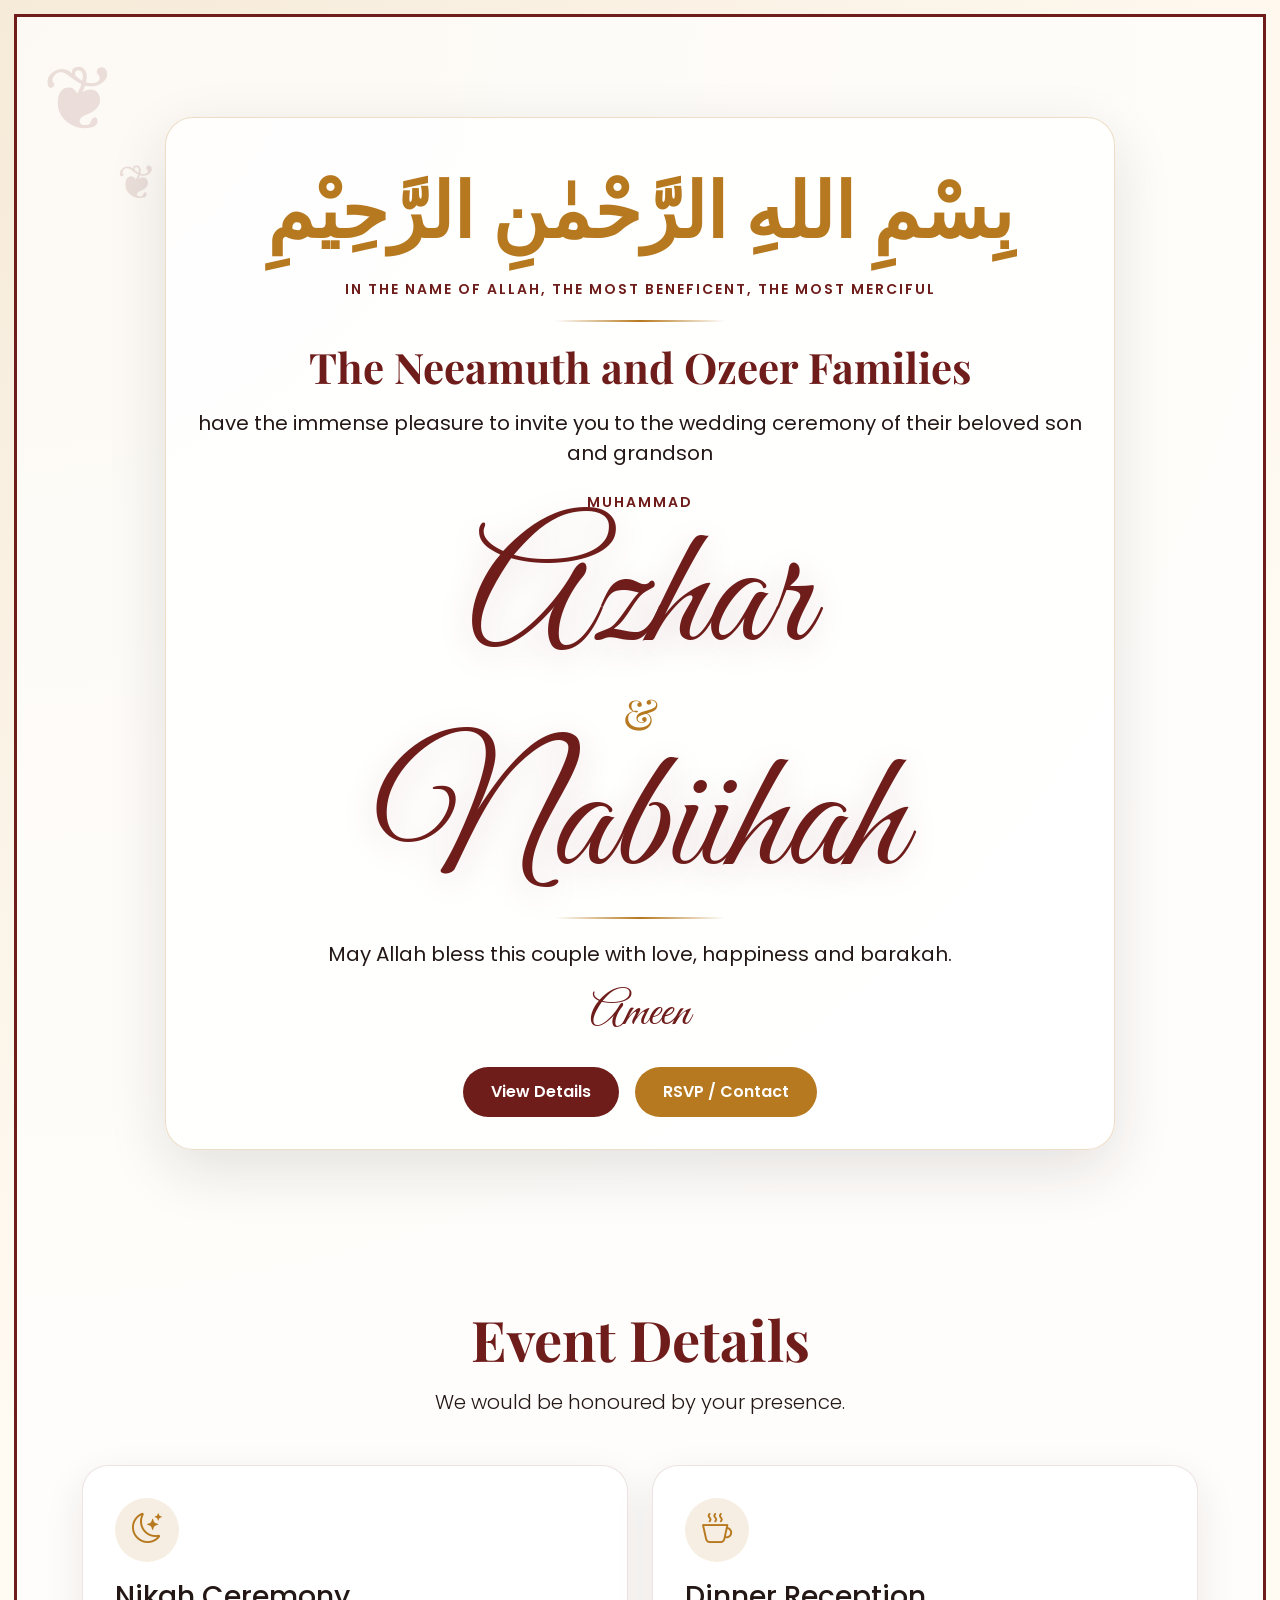
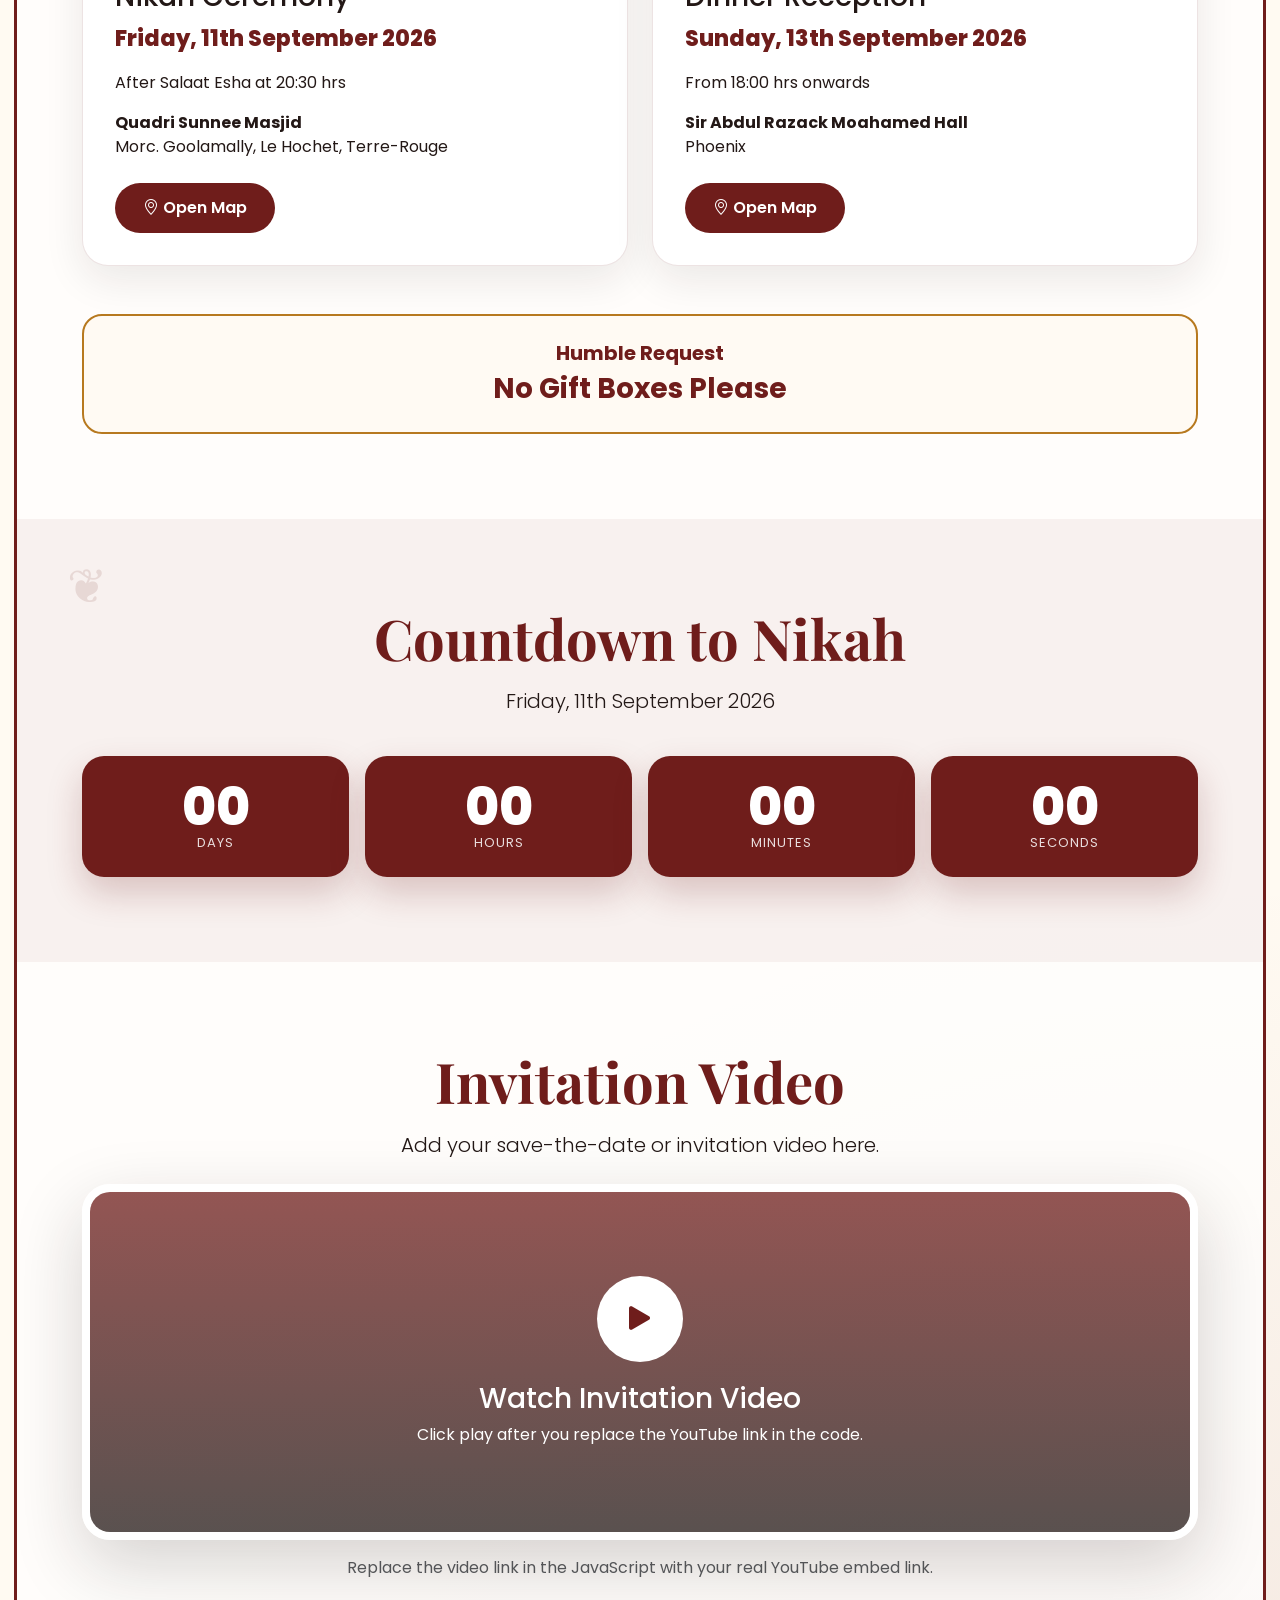
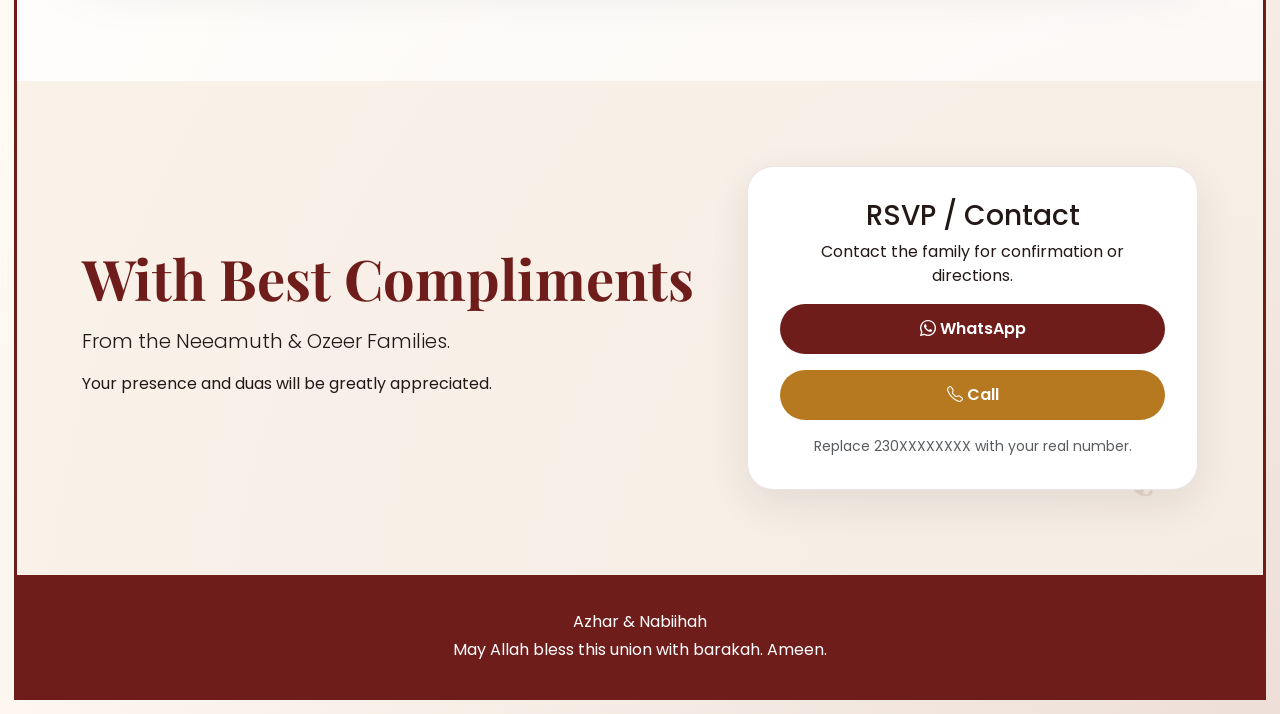
==== commit 77d5b2d6: "f" ====
--- a/index.html
+++ b/index.html
@@ -66,27 +66,6 @@
       bottom: 15px;
       right: 25px;
       transform: rotate(180deg);
-    }
-
-    .navbar {
-      background: rgba(255,250,242,.9);
-      backdrop-filter: blur(10px);
-      border-bottom: 1px solid rgba(111,29,27,.12);
-    }
-
-    .navbar-brand {
-      font-family: "Playfair Display", serif;
-      font-weight: 700;
-      color: var(--maroon);
-    }
-
-    .nav-link {
-      color: var(--dark);
-      font-weight: 500;
-    }
-
-    .nav-link:hover {
-      color: var(--maroon);
     }
 
     .hero {
@@ -356,26 +335,6 @@
 <body>
 
 <div class="page-border">
-
-  <nav class="navbar navbar-expand-lg fixed-top">
-    <div class="container">
-      <a class="navbar-brand" href="#">Azhar & Nabiihah</a>
-
-      <button class="navbar-toggler" type="button" data-bs-toggle="collapse" data-bs-target="#menu">
-        <span class="navbar-toggler-icon"></span>
-      </button>
-
-      <div class="collapse navbar-collapse" id="menu">
-        <ul class="navbar-nav ms-auto">
-          <li class="nav-item"><a class="nav-link" href="#invitation">Invitation</a></li>
-          <li class="nav-item"><a class="nav-link" href="#events">Events</a></li>
-          <li class="nav-item"><a class="nav-link" href="#countdown">Countdown</a></li>
-          <li class="nav-item"><a class="nav-link" href="#video">Invitation Video</a></li>
-          <li class="nav-item"><a class="nav-link" href="#rsvp">RSVP</a></li>
-        </ul>
-      </div>
-    </div>
-  </nav>
 
   <span class="floating-leaf leaf-1">❦</span>
   <span class="floating-leaf leaf-2">❦</span>
